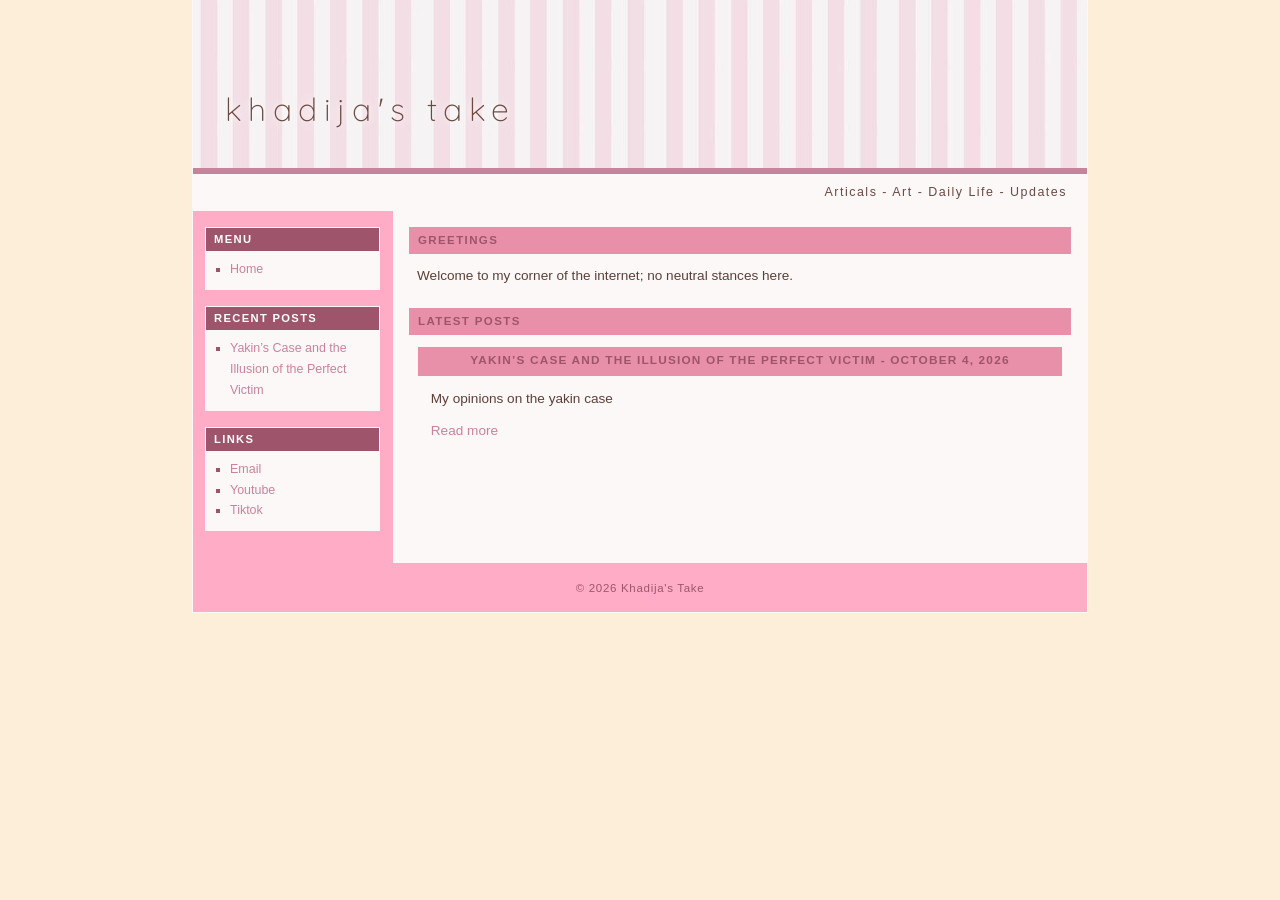
==== index.html @ ebdc81c6 "Add files via upload" ====
<!DOCTYPE html>
<html lang="en">
<head>
  <meta charset="UTF-8">
  <meta name="viewport" content="width=device-width, initial-scale=1">
  <title>my blog</title>
  <link rel="preconnect" href="https://fonts.googleapis.com">
  <link rel="preconnect" href="https://fonts.gstatic.com" crossorigin>
  <link href="https://fonts.googleapis.com/css2?family=Quicksand:wght@300;500&display=swap" rel="stylesheet">
  <link rel="stylesheet" href="style.css">
</head>
<body>
  <div class="site">
    <header class="banner">
      <a class="brand" href="index.html" data-site-name>my blog</a>
    </header>
    <div class="band"><p data-site-tagline></p></div>
    <div class="cols">
      <aside id="sidebar"></aside>
      <main id="main"></main>
    </div>
    <footer>&copy; <span id="year"></span> <span data-site-name>my blog</span></footer>
  </div>
  <script src="posts.js"></script>
  <script src="app.js"></script>
</body>
</html>
---- style.css ----
:root {
  --bg: #fdeed9;
  --panel: #FDF8F8;
  --strip: #ffadc6;
  --bar: #E88FA9;
  --line: #ffbdca04;
  --head: #9e556b;
  --ink: #5b4038;
  --link: #C9829B;
  --entry: #FDF8F8;
  --deep: #6b4a41;
}

* { box-sizing: border-box; }
body {
  margin: 0;
  background: var(--bg);
  color: var(--ink);
  font: 0.85rem/1.65 Verdana, Geneva, sans-serif;
  text-align: left;
}
a { color: var(--link); text-decoration: none; }
a:hover { text-decoration: underline; }
a:focus-visible { outline: 2px dashed var(--link); outline-offset: 2px; }

.site { max-width: 56rem; margin: 0 auto; background: var(--panel); border: 1px solid var(--line); border-top: 0; }

/* Banner: add images/banner.jpg (about 900 x 170) and it fills this area */
.banner {
  display: flex;
  align-items: flex-end;
  height: 10.5rem;
  padding: 2rem 2rem;
  background: url("wow.jpg") center / cover no-repeat, linear-gradient(135deg, #f8ece8, #e4c8c2);
}
.brand {
  font-family: Quicksand, Verdana, sans-serif;
  font-weight: 300;
  font-size: 2rem;
  letter-spacing: 0.2em;
  text-transform: lowercase;
  color: var(--deep);
  text-shadow: 0 0 8px #fff, 0 0 14px #fff;
}
.brand:hover { text-decoration: none; }
.band { background: #FDF8F8; border-top: 6px solid #C9829B; padding: 0.5rem 1.25rem; text-align: right; }
.band p { margin: 0; font-size: 0.78rem; letter-spacing: 0.12em; color: var(--deep); }

/* Two columns */
.cols { display: flex; align-items: flex-start; }
aside { flex: none; width: 12.5rem; padding: 1rem 0.75rem; background: var(--strip); border-right: 1px solid var(--line); }
main { flex: 1; min-width: 0; padding: 1rem; }

.side-box { margin-bottom: 1rem; background: var(--panel); border: 1px solid var(--line); }
.side-box h3 {
  margin: 0;
  padding: 0.15rem 0.5rem;
  background: var(--head);
  color: #fff;
  font-size: 0.7rem;
  letter-spacing: 0.12em;
  text-transform: uppercase;
}
.side-box ul { margin: 0; padding: 0.5rem 0.5rem 0.6rem 1.5rem; list-style: square; font-size: 0.78rem; }
.side-box li::marker { color: var(--head); }

/* Section header bars */
section { margin-bottom: 1.25rem; }
.bar {
  margin: 0 0 0.7rem;
  padding: 0.2rem 0.5rem;
  background: var(--bar);
  border: 1px solid var(--line);
  color: var(--head);
  font-size: 0.72rem;
  letter-spacing: 0.12em;
  text-transform: uppercase;
}
.pad { padding: 0 0.5rem; }

.greet { display: flex; gap: 1rem; padding: 0 0.5rem; }
.greet p { margin: 0; flex: 1; }
.greet img { flex: none; width: 5.5rem; height: 6.5rem; object-fit: cover; padding: 2px; background: #fff; border: 1px solid var(--line); }

/* Post boxes */
.entry { margin: 0 0.5rem 0.9rem; background: var(--entry); border: 1px solid var(--line); }
.entry-title {
  margin: 0;
  padding: 0.25rem 0.5rem;
  text-align: center;
  background: var(--bar);
  border-bottom: 1px solid var(--line);
  font-size: 0.74rem;
  letter-spacing: 0.1em;
  text-transform: uppercase;
  color: var(--head);
}
.entry-title a { color: var(--head); font-weight: 700; }
.entry-body { display: flex; gap: 0.9rem; padding: 0.8rem; }
.entry-body.full { display: block; }
.entry-body p { margin: 0 0 0.6rem; }
.entry-body > img { flex: none; width: 6.5rem; height: 6.5rem; object-fit: cover; padding: 2px; background: #fff; border: 1px solid var(--line); }

/* Inside a full post */
.post h2 { margin: 1.4rem 0 0.3rem; font-size: 0.8rem; letter-spacing: 0.1em; text-transform: uppercase; color: var(--head); }
.post > :first-child { margin-top: 0; }
.post ul { padding-left: 1.4rem; list-style: square; }
.post img { max-width: 100%; height: auto; padding: 2px; background: #fff; border: 1px solid var(--line); }
.post blockquote { margin: 1rem 0; padding: 0.3rem 0.9rem; border-left: 3px solid var(--head); background: var(--panel); }
.post pre { overflow-x: auto; padding: 0.8rem; background: var(--panel); border: 1px solid var(--line); }
.post code { background: var(--panel); padding: 0 0.25rem; }
.post pre code { padding: 0; }
.back { padding: 0 0.5rem; }

footer { padding: 0.9rem; text-align: center; border-top: 1px solid var(--line); background: var(--strip); color: var(--head); font-size: 0.72rem; letter-spacing: 0.06em; }

@media (max-width: 720px) {
  .cols { flex-direction: column; }
  main { order: 1; width: 100%; }
  aside { order: 2; width: 100%; border-right: 0; border-top: 1px solid var(--line); }
  .brand { font-size: 1.5rem; letter-spacing: 0.12em; }
  .greet, .entry-body { flex-direction: column; }
}
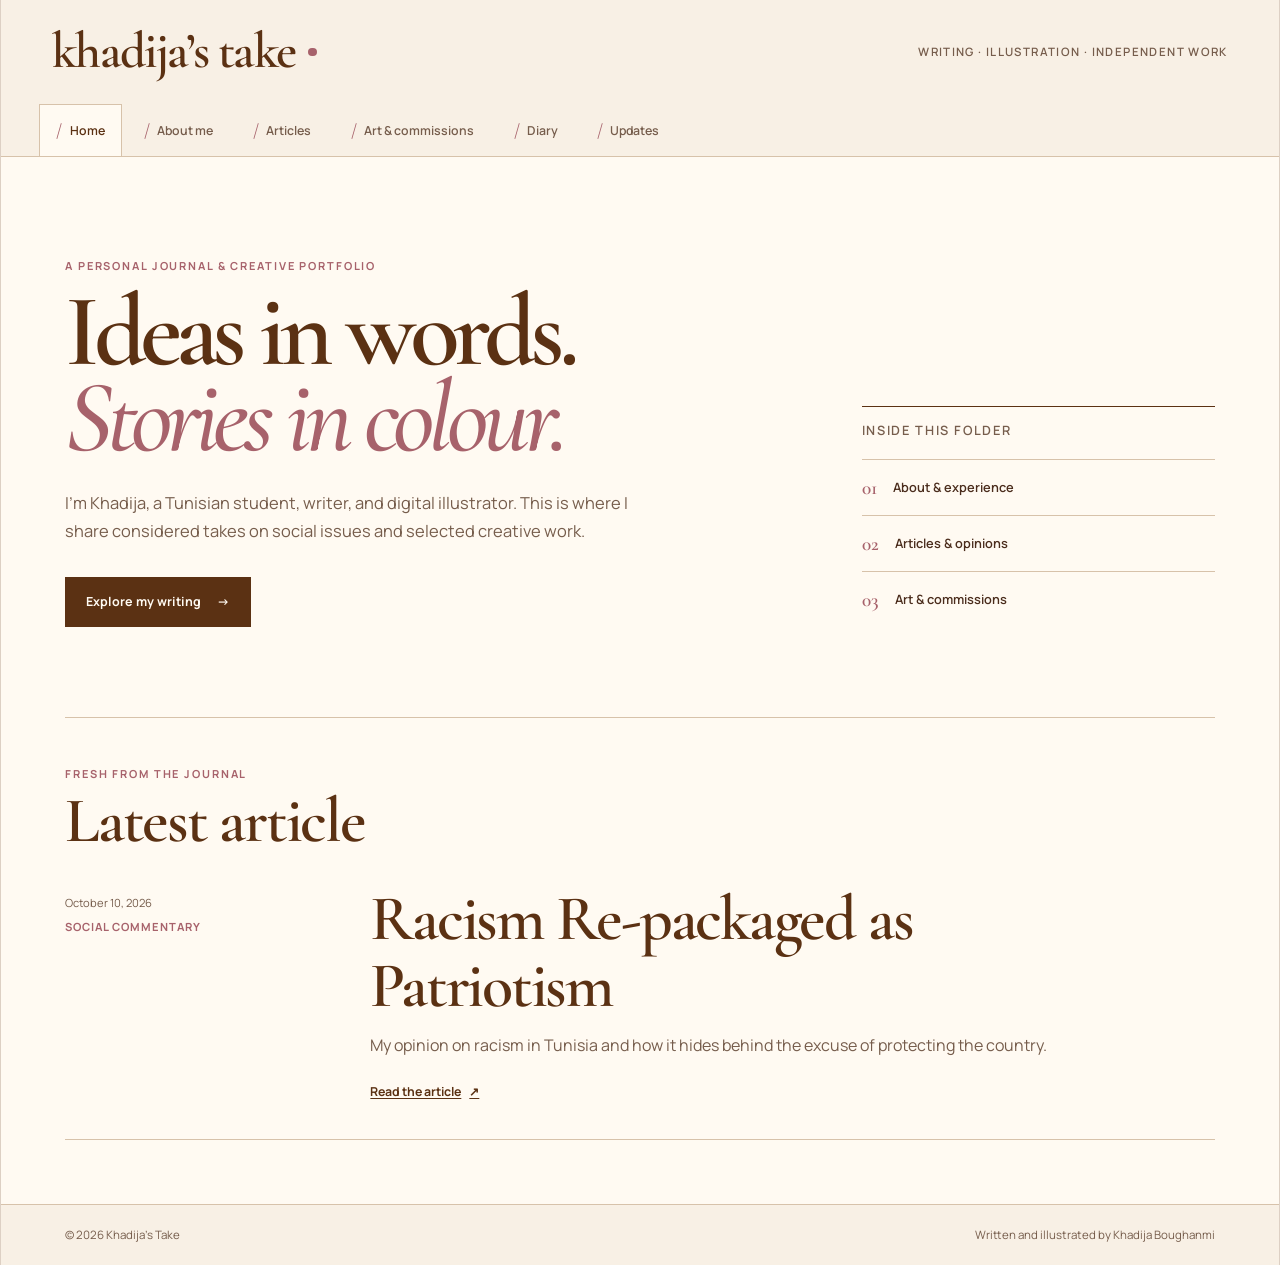
==== commit f2a8d22c: "Add files via upload" ====
--- a/index.html
+++ b/index.html
@@ -3,23 +3,29 @@
 <head>
   <meta charset="UTF-8">
   <meta name="viewport" content="width=device-width, initial-scale=1">
-  <title>my blog</title>
+  <meta name="description" content="Khadija Boughanmi’s personal portfolio: social commentary, digital illustration, and art commissions.">
+  <title>Khadija’s Take</title>
+  <link rel="icon" href="data:image/svg+xml,%3Csvg xmlns='http://www.w3.org/2000/svg' viewBox='0 0 64 64'%3E%3Crect width='64' height='64' rx='12' fill='%235b3113'/%3E%3Ctext x='32' y='43' text-anchor='middle' font-size='36' fill='%23fffaf2'%3EK%3C/text%3E%3C/svg%3E">
   <link rel="preconnect" href="https://fonts.googleapis.com">
   <link rel="preconnect" href="https://fonts.gstatic.com" crossorigin>
-  <link href="https://fonts.googleapis.com/css2?family=Quicksand:wght@300;500&display=swap" rel="stylesheet">
+  <link href="https://fonts.googleapis.com/css2?family=Cormorant+Garamond:wght@500;600;700&family=Manrope:wght@400;500;600;700&display=swap" rel="stylesheet">
   <link rel="stylesheet" href="style.css">
 </head>
 <body>
+  <a class="skip-link" href="#main">Skip to content</a>
   <div class="site">
-    <header class="banner">
-      <a class="brand" href="index.html" data-site-name>my blog</a>
+    <header class="site-header">
+      <div class="header-top">
+        <a class="brand" href="index.html#home" aria-label="Khadija’s Take, home">khadija’s take<span class="brand-dot" aria-hidden="true"></span></a>
+        <p class="header-note">Writing · Illustration · Independent work</p>
+      </div>
+      <nav class="file-nav" id="navigation" aria-label="Main navigation"></nav>
     </header>
-    <div class="band"><p data-site-tagline></p></div>
-    <div class="cols">
-      <aside id="sidebar"></aside>
-      <main id="main"></main>
-    </div>
-    <footer>&copy; <span id="year"></span> <span data-site-name>my blog</span></footer>
+    <main id="main" tabindex="-1"></main>
+    <footer>
+      <span>&copy; <span id="year"></span> Khadija’s Take</span>
+      <span>Written and illustrated by Khadija Boughanmi</span>
+    </footer>
   </div>
   <script src="posts.js"></script>
   <script src="app.js"></script>
--- a/style.css
+++ b/style.css
@@ -1,123 +1,293 @@
 :root {
-  --bg: #fdeed9;
-  --panel: #FDF8F8;
-  --strip: #ffadc6;
-  --bar: #E88FA9;
-  --line: #ffbdca04;
-  --head: #9e556b;
-  --ink: #5b4038;
-  --link: #C9829B;
-  --entry: #FDF8F8;
-  --deep: #6b4a41;
+  --sand: #e6d2b9;
+  --mocha: #b08f7a;
+  --chocolate: #795138;
+  --espresso: #5b3113;
+  --baby-pink: #ffdddd;
+  --blush: #f7bfc2;
+  --dusty-rose: #cb8d95;
+  --mauve: #a7626b;
+  --light-sage: #e3e6b5;
+  --meadow: #cacd7d;
+  --olive: #777526;
+  --moss: #706c3e;
+  --paper: #fffaf2;
+  --paper-deep: #f8f0e5;
+  --ink: #4a2c1c;
+  --muted: #765d4c;
+  --head: #5b3113;
+  --link: #82434e;
+  --line: #d7c2aa;
+  --entry: #fffaf2;
+  --strip: #e6d2b9;
+  --serif: "Cormorant Garamond", Georgia, serif;
+  --sans: "Manrope", "Trebuchet MS", sans-serif;
 }
 
 * { box-sizing: border-box; }
+html { scroll-behavior: smooth; }
 body {
   margin: 0;
-  background: var(--bg);
+  min-width: 0;
+  background: var(--sand);
   color: var(--ink);
-  font: 0.85rem/1.65 Verdana, Geneva, sans-serif;
+  font: 400 1rem/1.7 var(--sans);
   text-align: left;
-}
-a { color: var(--link); text-decoration: none; }
-a:hover { text-decoration: underline; }
-a:focus-visible { outline: 2px dashed var(--link); outline-offset: 2px; }
-
-.site { max-width: 56rem; margin: 0 auto; background: var(--panel); border: 1px solid var(--line); border-top: 0; }
-
-/* Banner: add images/banner.jpg (about 900 x 170) and it fills this area */
-.banner {
-  display: flex;
-  align-items: flex-end;
-  height: 10.5rem;
-  padding: 2rem 2rem;
-  background: url("wow.jpg") center / cover no-repeat, linear-gradient(135deg, #f8ece8, #e4c8c2);
-}
-.brand {
-  font-family: Quicksand, Verdana, sans-serif;
-  font-weight: 300;
-  font-size: 2rem;
-  letter-spacing: 0.2em;
-  text-transform: lowercase;
-  color: var(--deep);
-  text-shadow: 0 0 8px #fff, 0 0 14px #fff;
-}
-.brand:hover { text-decoration: none; }
-.band { background: #FDF8F8; border-top: 6px solid #C9829B; padding: 0.5rem 1.25rem; text-align: right; }
-.band p { margin: 0; font-size: 0.78rem; letter-spacing: 0.12em; color: var(--deep); }
-
-/* Two columns */
-.cols { display: flex; align-items: flex-start; }
-aside { flex: none; width: 12.5rem; padding: 1rem 0.75rem; background: var(--strip); border-right: 1px solid var(--line); }
-main { flex: 1; min-width: 0; padding: 1rem; }
-
-.side-box { margin-bottom: 1rem; background: var(--panel); border: 1px solid var(--line); }
-.side-box h3 {
-  margin: 0;
-  padding: 0.15rem 0.5rem;
-  background: var(--head);
-  color: #fff;
-  font-size: 0.7rem;
-  letter-spacing: 0.12em;
-  text-transform: uppercase;
-}
-.side-box ul { margin: 0; padding: 0.5rem 0.5rem 0.6rem 1.5rem; list-style: square; font-size: 0.78rem; }
-.side-box li::marker { color: var(--head); }
-
-/* Section header bars */
-section { margin-bottom: 1.25rem; }
-.bar {
-  margin: 0 0 0.7rem;
-  padding: 0.2rem 0.5rem;
-  background: var(--bar);
-  border: 1px solid var(--line);
-  color: var(--head);
-  font-size: 0.72rem;
-  letter-spacing: 0.12em;
-  text-transform: uppercase;
-}
-.pad { padding: 0 0.5rem; }
-
-.greet { display: flex; gap: 1rem; padding: 0 0.5rem; }
-.greet p { margin: 0; flex: 1; }
-.greet img { flex: none; width: 5.5rem; height: 6.5rem; object-fit: cover; padding: 2px; background: #fff; border: 1px solid var(--line); }
-
-/* Post boxes */
-.entry { margin: 0 0.5rem 0.9rem; background: var(--entry); border: 1px solid var(--line); }
-.entry-title {
-  margin: 0;
-  padding: 0.25rem 0.5rem;
-  text-align: center;
-  background: var(--bar);
-  border-bottom: 1px solid var(--line);
-  font-size: 0.74rem;
-  letter-spacing: 0.1em;
-  text-transform: uppercase;
-  color: var(--head);
-}
-.entry-title a { color: var(--head); font-weight: 700; }
-.entry-body { display: flex; gap: 0.9rem; padding: 0.8rem; }
-.entry-body.full { display: block; }
-.entry-body p { margin: 0 0 0.6rem; }
-.entry-body > img { flex: none; width: 6.5rem; height: 6.5rem; object-fit: cover; padding: 2px; background: #fff; border: 1px solid var(--line); }
-
-/* Inside a full post */
-.post h2 { margin: 1.4rem 0 0.3rem; font-size: 0.8rem; letter-spacing: 0.1em; text-transform: uppercase; color: var(--head); }
-.post > :first-child { margin-top: 0; }
-.post ul { padding-left: 1.4rem; list-style: square; }
-.post img { max-width: 100%; height: auto; padding: 2px; background: #fff; border: 1px solid var(--line); }
-.post blockquote { margin: 1rem 0; padding: 0.3rem 0.9rem; border-left: 3px solid var(--head); background: var(--panel); }
-.post pre { overflow-x: auto; padding: 0.8rem; background: var(--panel); border: 1px solid var(--line); }
-.post code { background: var(--panel); padding: 0 0.25rem; }
-.post pre code { padding: 0; }
-.back { padding: 0 0.5rem; }
-
-footer { padding: 0.9rem; text-align: center; border-top: 1px solid var(--line); background: var(--strip); color: var(--head); font-size: 0.72rem; letter-spacing: 0.06em; }
-
-@media (max-width: 720px) {
-  .cols { flex-direction: column; }
-  main { order: 1; width: 100%; }
-  aside { order: 2; width: 100%; border-right: 0; border-top: 1px solid var(--line); }
-  .brand { font-size: 1.5rem; letter-spacing: 0.12em; }
-  .greet, .entry-body { flex-direction: column; }
-}
+  -webkit-font-smoothing: antialiased;
+}
+body::before {
+  content: "";
+  position: fixed;
+  inset: 0;
+  pointer-events: none;
+  opacity: .22;
+  background-image: repeating-linear-gradient(90deg, transparent 0, transparent 31px, #7951380a 32px);
+}
+::selection { background: var(--moss); color: var(--paper); }
+a { color: var(--link); text-decoration-thickness: 1px; text-underline-offset: .2em; }
+a:hover { color: var(--espresso); }
+a, button, input, select, textarea, summary { -webkit-tap-highlight-color: transparent; }
+a:focus-visible, button:focus-visible, input:focus-visible, select:focus-visible, textarea:focus-visible, summary:focus-visible, .art-slider:focus-visible {
+  outline: 3px solid var(--mauve);
+  outline-offset: 4px;
+}
+button, input, select, textarea { font: inherit; }
+button, summary, select { cursor: pointer; }
+img { max-width: 100%; }
+h1, h2, h3, p { overflow-wrap: break-word; }
+.skip-link { position: fixed; z-index: 20; top: .5rem; left: .5rem; transform: translateY(-180%); padding: .7rem 1rem; background: var(--espresso); color: var(--paper); }
+.skip-link:focus { transform: translateY(0); }
+.site { position: relative; max-width: 1280px; min-height: 100dvh; margin: 0 auto; background: var(--paper); border-inline: 1px solid #79513840; }
+.site-header { position: relative; z-index: 2; background: var(--paper-deep); border-bottom: 1px solid var(--line); }
+.header-top { display: flex; align-items: center; justify-content: space-between; gap: 2rem; min-height: 104px; padding: 1.5rem clamp(1.25rem, 4vw, 3.5rem); }
+.brand { display: inline-flex; align-items: center; gap: .8rem; color: var(--espresso); font: 600 clamp(2rem, 4vw, 3.25rem)/1 var(--serif); letter-spacing: -.035em; text-decoration: none; }
+.brand-dot { width: .55rem; height: .55rem; border-radius: 50%; background: var(--mauve); }
+.header-note { margin: 0; color: var(--muted); font-size: .72rem; font-weight: 600; letter-spacing: .12em; text-transform: uppercase; }
+.file-nav { display: flex; align-items: end; gap: .35rem; padding: 0 clamp(1rem, 3vw, 2.75rem); overflow-x: auto; scrollbar-width: thin; }
+.file-nav a { flex: 0 0 auto; display: inline-flex; align-items: center; gap: .45rem; min-height: 46px; padding: .7rem 1rem .6rem; border: 1px solid transparent; border-bottom: 0; color: var(--muted); font-size: .77rem; font-weight: 600; text-decoration: none; white-space: nowrap; transition: background-color .18s, color .18s, transform .18s; }
+.file-nav a span { color: var(--mauve); font-family: var(--serif); font-size: 1.1rem; }
+.file-nav a:hover { background: #e6d2b966; color: var(--espresso); transform: translateY(-2px); }
+.file-nav a[aria-current="page"] { position: relative; background: var(--paper); border-color: var(--line); color: var(--espresso); }
+.file-nav a[aria-current="page"]::after { content: ""; position: absolute; right: 0; bottom: -1px; left: 0; height: 2px; background: var(--paper); }
+main { min-height: 65vh; padding: clamp(2rem, 5vw, 4.5rem) clamp(1.25rem, 5vw, 4.5rem); outline: none; }
+footer { display: flex; justify-content: space-between; gap: 1rem; padding: 1.25rem clamp(1.25rem, 5vw, 4.5rem); border-top: 1px solid var(--line); background: var(--paper-deep); color: var(--muted); font-size: .72rem; }
+
+.eyebrow { margin: 0 0 .8rem; color: var(--mauve); font-size: .69rem; font-weight: 700; letter-spacing: .17em; line-height: 1.5; text-transform: uppercase; }
+.page-heading { display: grid; grid-template-columns: minmax(0, 1fr) minmax(15rem, 30rem); column-gap: 3rem; align-items: end; margin-bottom: clamp(2.5rem, 6vw, 5rem); padding-bottom: 2rem; border-bottom: 1px solid var(--line); }
+.page-heading .eyebrow { grid-column: 1 / -1; }
+.page-heading h1 { margin: 0; color: var(--espresso); font: 600 clamp(3.6rem, 8vw, 7.5rem)/.85 var(--serif); letter-spacing: -.055em; }
+.page-intro { margin: 0; max-width: 34rem; color: var(--muted); font-size: .96rem; line-height: 1.75; }
+.section-heading h2 { margin: 0; color: var(--espresso); font: 600 clamp(2.3rem, 5vw, 4rem)/1 var(--serif); letter-spacing: -.035em; }
+.button { display: inline-flex; align-items: center; justify-content: center; gap: 1rem; min-height: 48px; padding: .85rem 1.25rem; border: 1px solid var(--espresso); border-radius: 0; font-size: .78rem; font-weight: 700; text-decoration: none; transition: background-color .18s, color .18s, transform .18s; }
+.button:hover { transform: translateY(-2px); }
+.button.primary { background: var(--espresso); color: var(--paper); }
+.button.primary:hover { background: var(--mauve); border-color: var(--mauve); color: var(--paper); }
+.text-link { display: inline-flex; gap: .5rem; align-items: center; color: var(--espresso); font-size: .77rem; font-weight: 700; }
+
+/* Home */
+.home-hero { display: grid; grid-template-columns: minmax(0, 1.5fr) minmax(16rem, .75fr); gap: clamp(2rem, 7vw, 7rem); align-items: end; min-height: 31rem; padding-bottom: clamp(3rem, 7vw, 6rem); }
+.hero-copy h1 { margin: 0 0 1.8rem; color: var(--espresso); font: 600 clamp(4rem, 8vw, 7.7rem)/.84 var(--serif); letter-spacing: -.06em; }
+.hero-copy h1 em { color: var(--mauve); font-weight: 500; }
+.hero-copy > p:not(.eyebrow) { max-width: 38rem; margin: 0 0 2rem; color: var(--muted); font-size: 1.03rem; }
+.hero-index { border-top: 1px solid var(--espresso); }
+.index-label { display: block; padding: .8rem 0 1.1rem; color: var(--muted); font-size: .66rem; font-weight: 700; letter-spacing: .13em; text-transform: uppercase; }
+.hero-index a { display: flex; align-items: center; gap: 1rem; min-height: 56px; border-top: 1px solid var(--line); color: var(--ink); text-decoration: none; transition: padding-left .18s, background-color .18s; }
+.hero-index a:hover { padding-left: .5rem; background: var(--baby-pink); }
+.hero-index b { color: var(--mauve); font: 600 1.2rem var(--serif); }
+.hero-index span { font-size: .8rem; font-weight: 600; }
+.latest-section { padding-top: 3rem; border-top: 1px solid var(--line); }
+.latest-section .section-heading { margin-bottom: 2rem; }
+.latest-section .section-heading .eyebrow { margin-bottom: .4rem; }
+
+/* Articles */
+.article-list { border-top: 1px solid var(--espresso); }
+.article-row { display: grid; grid-template-columns: minmax(9rem, .4fr) minmax(0, 1.4fr); gap: clamp(1.5rem, 5vw, 5rem); padding: 2.2rem 0; border-bottom: 1px solid var(--line); }
+.article-meta { display: flex; flex-direction: column; gap: .35rem; padding-top: .5rem; color: var(--muted); font-size: .7rem; }
+.article-meta span { color: var(--mauve); font-weight: 700; letter-spacing: .08em; text-transform: uppercase; }
+.article-copy h2 { margin: 0 0 .8rem; max-width: 48rem; color: var(--espresso); font: 600 clamp(2rem, 4vw, 3.5rem)/1.05 var(--serif); letter-spacing: -.035em; }
+.article-copy h2 a { color: inherit; text-decoration: none; }
+.article-copy h2 a:hover { color: var(--mauve); text-decoration: underline; text-decoration-thickness: 1px; }
+.article-copy p { max-width: 45rem; margin: 0 0 1.1rem; color: var(--muted); }
+.article-row.featured { padding-top: 0; border-top: 0; }
+.article-row.featured .article-copy h2 { font-size: clamp(2.5rem, 5vw, 4.4rem); }
+.empty-state { padding: clamp(2rem, 6vw, 5rem); background: var(--paper-deep); text-align: center; }
+.empty-state h1, .empty-state h2 { margin-top: 0; color: var(--espresso); font: 600 2.8rem var(--serif); }
+
+/* About */
+.about-layout { display: grid; grid-template-columns: minmax(0, 1fr) 18rem; gap: clamp(2rem, 6vw, 5rem); align-items: start; }
+.profile-block { display: grid; grid-template-columns: minmax(12rem, .7fr) minmax(0, 1.2fr); gap: 2rem; align-items: center; margin-bottom: 4rem; }
+.portrait-frame { position: relative; aspect-ratio: 4 / 5; overflow: hidden; background: var(--moss); }
+.portrait-placeholder { position: absolute; inset: 0; display: flex; flex-direction: column; justify-content: flex-end; padding: 1.5rem; background: linear-gradient(160deg, transparent 35%, #5b311380), repeating-linear-gradient(45deg, #e3e6b515 0 1px, transparent 1px 12px); color: var(--paper); }
+.portrait-placeholder::before { content: "KB"; position: absolute; top: 12%; left: 50%; transform: translateX(-50%); color: #fffaf225; font: 600 8rem/1 var(--serif); }
+.portrait-placeholder span { position: relative; font: 600 2rem/1 var(--serif); }
+.portrait-placeholder small { position: relative; margin-top: .5rem; font-size: .66rem; letter-spacing: .13em; text-transform: uppercase; }
+.portrait-frame img { position: absolute; inset: 0; display: none; width: 100%; height: 100%; object-fit: cover; }
+.portrait-frame.has-image img { display: block; }
+.profile-summary h2 { margin: 0 0 1rem; color: var(--espresso); font: 600 2.4rem/1 var(--serif); }
+.profile-summary p { margin: 0 0 1rem; color: var(--muted); font-size: .91rem; }
+.cv-section { margin-bottom: 3.5rem; }
+.cv-section > h2, .about-aside h2 { margin: 0 0 1rem; padding-bottom: .7rem; border-bottom: 1px solid var(--espresso); color: var(--espresso); font: 600 2rem var(--serif); }
+.cv-item { display: grid; grid-template-columns: 10.5rem minmax(0, 1fr); gap: 1.5rem; padding: 1.4rem 0; border-bottom: 1px solid var(--line); }
+.cv-item time { display: block; color: var(--mauve); font-size: .68rem; font-weight: 700; }
+.cv-item span { display: block; margin-top: .3rem; color: var(--muted); font-size: .68rem; }
+.cv-item h3 { margin: 0 0 .4rem; color: var(--espresso); font: 600 1.35rem/1.2 var(--serif); }
+.cv-item p { margin: 0; color: var(--muted); font-size: .84rem; }
+.about-aside { position: sticky; top: 1rem; }
+.about-aside section { margin-bottom: 2.2rem; }
+.about-aside h2 { font-size: 1.6rem; }
+.skill-list { margin: 0; padding: 0; list-style: none; }
+.skill-list li { padding: .55rem 0; border-bottom: 1px solid var(--line); color: var(--muted); font-size: .78rem; }
+.language-list { margin: 0; }
+.language-list div { display: flex; justify-content: space-between; gap: 1rem; padding: .4rem 0; font-size: .78rem; }
+.language-list dt { color: var(--espresso); font-weight: 700; }
+.language-list dd { margin: 0; color: var(--muted); }
+.about-aside section > p { color: var(--muted); font-size: .8rem; }
+.contact-block { padding: 1.25rem; background: var(--light-sage); }
+.contact-block h2 { border-color: var(--moss); }
+.contact-block a, .contact-block span { display: block; margin: .5rem 0; color: var(--espresso); font-size: .72rem; overflow-wrap: anywhere; }
+
+/* Updates */
+.conversation { max-width: 48rem; margin: 0 auto; padding: clamp(1.25rem, 4vw, 3rem); background: var(--paper-deep); border: 1px solid var(--line); }
+.chat-date { margin-bottom: 2rem; color: var(--muted); font-size: .65rem; font-weight: 700; letter-spacing: .12em; text-align: center; text-transform: uppercase; }
+.message { display: flex; align-items: flex-end; gap: .8rem; margin-bottom: 1.2rem; }
+.message-avatar { flex: 0 0 38px; display: grid; place-items: center; width: 38px; height: 38px; border-radius: 50%; background: var(--moss); color: var(--paper); font: 600 1rem var(--serif); }
+.bubble { position: relative; max-width: 34rem; padding: 1rem 1.25rem; border: 1px solid var(--line); border-radius: 4px 18px 18px 18px; background: var(--paper); }
+.bubble::before { content: ""; position: absolute; bottom: -1px; left: -8px; width: 12px; height: 12px; border-right: 1px solid var(--line); border-bottom: 1px solid var(--line); background: var(--paper); transform: skewX(35deg); }
+.bubble > span { color: var(--mauve); font-size: .62rem; font-weight: 700; letter-spacing: .08em; text-transform: uppercase; }
+.bubble p { margin: .2rem 0 .4rem; color: var(--muted); font-size: .8rem; }
+.bubble a { position: relative; color: var(--espresso); font: 600 1.25rem/1.2 var(--serif); }
+
+/* Art slider */
+.portfolio-section { margin-bottom: clamp(4rem, 8vw, 7rem); }
+.slider-heading { display: flex; align-items: end; justify-content: space-between; gap: 1rem; margin-bottom: 1.5rem; }
+.slider-controls { display: flex; gap: .5rem; }
+.slider-controls button { width: 46px; height: 46px; border: 1px solid var(--espresso); background: transparent; color: var(--espresso); font-size: 1.2rem; transition: background-color .18s, color .18s; }
+.slider-controls button:hover { background: var(--espresso); color: var(--paper); }
+.art-slider { display: flex; align-items: end; gap: 1rem; padding: 1rem .25rem 1.5rem; overflow-x: auto; overscroll-behavior-inline: contain; scroll-snap-type: x mandatory; scrollbar-color: var(--mauve) var(--paper-deep); }
+.art-card { flex: 0 0 clamp(14rem, 24vw, 19rem); margin: 0; scroll-snap-align: start; transition: flex-basis .25s ease-out, transform .25s ease-out; }
+.art-card:hover, .art-card:focus-within { flex-basis: clamp(17rem, 30vw, 24rem); }
+.art-image { position: relative; aspect-ratio: 4 / 5; overflow: hidden; background: var(--sand); }
+.art-card:nth-child(3n+2) .art-image { background: var(--baby-pink); }
+.art-card:nth-child(3n) .art-image { background: var(--light-sage); }
+.art-placeholder { position: absolute; inset: 0; display: flex; flex-direction: column; justify-content: space-between; padding: 1rem; background: repeating-linear-gradient(-45deg, transparent 0 12px, #79513809 12px 13px); color: var(--espresso); }
+.art-placeholder::after { content: ""; align-self: center; width: 45%; aspect-ratio: 1; margin: auto; border: 1px solid currentColor; border-radius: 50% 50% 45% 55%; opacity: .25; }
+.art-placeholder span { font: 600 1.4rem var(--serif); }
+.art-placeholder small { font-size: .6rem; overflow-wrap: anywhere; }
+.art-image img { position: absolute; inset: 0; display: block; width: 100%; height: 100%; object-fit: cover; opacity: 0; transition: opacity .2s ease-out; }
+.art-image.has-image img { opacity: 1; }
+.art-card figcaption { display: flex; justify-content: space-between; gap: .8rem; padding-top: .8rem; color: var(--espresso); font-size: .72rem; }
+.art-card figcaption strong { flex: none; color: var(--mauve); }
+.slider-hint { margin: 0; color: var(--muted); font-size: .65rem; }
+
+/* Commission sheet */
+.commission-sheet { margin-bottom: clamp(4rem, 8vw, 7rem); padding: clamp(1.5rem, 4vw, 3.5rem); border: 1px solid var(--espresso); background: var(--paper-deep); }
+.sheet-title { display: flex; justify-content: space-between; gap: 2rem; align-items: end; padding-bottom: 1.8rem; border-bottom: 3px double var(--espresso); }
+.sheet-title p { margin: 0; color: var(--mauve); font-size: .68rem; font-weight: 700; letter-spacing: .15em; text-transform: uppercase; }
+.sheet-title h2 { margin: .15rem 0 0; color: var(--espresso); font: 700 clamp(3rem, 7vw, 6rem)/.9 var(--serif); letter-spacing: -.05em; text-transform: uppercase; }
+.sheet-title > span { max-width: 12rem; color: var(--muted); font-size: .68rem; text-align: right; }
+.price-columns { display: grid; grid-template-columns: 1fr 1fr; gap: clamp(2rem, 6vw, 5rem); padding: 2rem 0; }
+.price-group h3, .can-do h3 { margin: 0 0 .7rem; color: var(--espresso); font-size: .7rem; letter-spacing: .13em; text-transform: uppercase; }
+.price-group > div { display: flex; justify-content: space-between; gap: 1rem; padding: .65rem 0; border-bottom: 1px dotted var(--mocha); color: var(--ink); font-size: .78rem; }
+.price-group b { flex: none; color: var(--espresso); }
+.price-group b small { font-weight: 400; }
+.price-group > p { margin: 1.5rem 0 0; color: var(--muted); font-size: .72rem; }
+.can-do { display: grid; grid-template-columns: 1fr 1fr; gap: 2rem; padding-top: 1.4rem; border-top: 3px double var(--espresso); }
+.can-do p { margin: 0; color: var(--muted); font-size: .75rem; }
+
+/* Request form */
+.request-section { display: grid; grid-template-columns: minmax(14rem, .6fr) minmax(0, 1.25fr); gap: clamp(2rem, 6vw, 5rem); align-items: start; }
+.request-intro { position: sticky; top: 1rem; }
+.request-intro h2 { margin: 0 0 1rem; color: var(--espresso); font: 600 clamp(2.7rem, 5vw, 4.5rem)/.95 var(--serif); letter-spacing: -.04em; }
+.request-intro > p:not(.eyebrow) { color: var(--muted); font-size: .85rem; }
+.process-note { display: grid; grid-template-columns: 2rem 1fr; gap: .2rem .5rem; margin-top: 2rem; padding-top: 1rem; border-top: 1px solid var(--line); }
+.process-note span { color: var(--mauve); font: 600 1.1rem var(--serif); }
+.process-note p { margin: 0; color: var(--espresso); font-size: .7rem; }
+.commission-form { min-width: 0; }
+.form-grid { display: grid; grid-template-columns: 1fr 1fr; gap: 1.3rem 1rem; }
+.form-grid label { display: flex; flex-direction: column; gap: .4rem; color: var(--espresso); font-size: .7rem; font-weight: 700; }
+.form-grid label > span { color: var(--muted); font-weight: 400; }
+.form-grid input, .form-grid select, .form-grid textarea { width: 100%; min-height: 48px; padding: .7rem .8rem; border: 1px solid var(--line); border-radius: 0; background: var(--paper); color: var(--ink); font-size: .82rem; font-weight: 400; }
+.form-grid textarea { resize: vertical; }
+.form-grid input:hover, .form-grid select:hover, .form-grid textarea:hover { border-color: var(--mauve); }
+.form-grid small { color: var(--muted); font-size: .62rem; font-weight: 400; }
+.full-field { grid-column: 1 / -1; }
+.file-field { padding: 1rem; border: 1px dashed var(--mocha); background: var(--paper-deep); }
+.file-field input { border: 0; padding-inline: 0; background: transparent; }
+.honeypot { position: absolute !important; left: -9999px !important; }
+.terms { margin-top: 2rem; border-block: 1px solid var(--line); }
+.terms summary { min-height: 48px; padding: .9rem 0; color: var(--espresso); font-size: .75rem; font-weight: 700; }
+.terms-grid { display: grid; grid-template-columns: 1fr 1fr; gap: 1.5rem; padding: 1rem 0 2rem; }
+.terms-grid h3 { margin: 0 0 .3rem; color: var(--mauve); font-size: .68rem; letter-spacing: .1em; text-transform: uppercase; }
+.terms-grid p { margin: 0; color: var(--muted); font-size: .69rem; }
+.agreement { display: flex; align-items: flex-start; gap: .7rem; margin: 1.5rem 0 .7rem; color: var(--espresso); font-size: .75rem; cursor: pointer; }
+.agreement input { flex: 0 0 auto; width: 20px; height: 20px; margin-top: .15rem; accent-color: var(--mauve); }
+.form-note { color: var(--muted); font-size: .65rem; }
+.submit-button { width: 100%; margin-top: 1rem; }
+
+/* Single article and preserved comments */
+.single-post { max-width: 830px; margin: 0 auto; }
+.back-link { display: inline-flex; min-height: 44px; align-items: center; color: var(--espresso); font-size: .75rem; font-weight: 700; }
+.post-header { padding: 2rem 0 2.5rem; border-bottom: 1px solid var(--line); }
+.post-header h1 { margin: 0 0 1.2rem; color: var(--espresso); font: 600 clamp(3rem, 7vw, 5.6rem)/.95 var(--serif); letter-spacing: -.045em; }
+.post-header > p:last-child { max-width: 42rem; margin: 0; color: var(--muted); }
+.post-body { padding: 2rem 0; font-family: var(--serif); font-size: 1.27rem; line-height: 1.7; }
+.post-body p { margin: 0 0 1.35rem; }
+.post-body p[dir="rtl"] { font-family: Tahoma, Arial, sans-serif; line-height: 2; }
+.post-body h2 { margin: 2rem 0 .8rem; color: var(--espresso); font: 600 2rem var(--serif); }
+.post-body ul { padding-left: 1.5rem; }
+.post-body img { height: auto; }
+.post-body blockquote { margin: 2rem 0; padding: 1rem 1.5rem; border-left: 2px solid var(--mauve); background: var(--paper-deep); }
+.post-body pre { overflow-x: auto; padding: 1rem; background: var(--paper-deep); }
+.take-title { margin: 2rem 0 1rem; padding-top: 2rem; border-top: 1px solid var(--line); color: var(--espresso); font: 600 2.6rem var(--serif); }
+.like { display: inline-flex; align-items: center; gap: .5rem; min-height: 44px; margin: 0 0 1rem; padding: .4rem .9rem; background: none; border: 1px solid var(--line); border-radius: 999px; color: var(--ink); cursor: pointer; }
+.like svg path { fill: none; stroke: var(--mauve); stroke-width: 2; }
+.like.liked svg path { fill: var(--mauve); }
+#comments-box { margin-top: 1rem; }
+.debug-box { padding: 1rem; white-space: pre-wrap; background: var(--paper-deep); font-size: .75rem; }
+.pad { color: var(--muted); }
+
+@media (max-width: 900px) {
+  .page-heading { grid-template-columns: 1fr; gap: 1.5rem; }
+  .home-hero { grid-template-columns: 1fr; min-height: 0; }
+  .hero-index { max-width: 32rem; }
+  .about-layout { grid-template-columns: 1fr; }
+  .about-aside { position: static; display: grid; grid-template-columns: 1fr 1fr; gap: 1.5rem; }
+  .request-section { grid-template-columns: 1fr; }
+  .request-intro { position: static; }
+  .process-note { max-width: 25rem; }
+}
+
+@media (max-width: 640px) {
+  body { font-size: .95rem; }
+  .header-top { min-height: 84px; padding-block: 1.2rem; }
+  .header-note { display: none; }
+  .brand { font-size: 2.2rem; }
+  .file-nav { padding-inline: .65rem; }
+  .file-nav a { padding-inline: .75rem; font-size: .7rem; }
+  main { padding-block: 2.5rem; }
+  footer { flex-direction: column; gap: .25rem; }
+  .page-heading { margin-bottom: 2.5rem; }
+  .page-heading h1 { font-size: clamp(3.3rem, 17vw, 5rem); }
+  .hero-copy h1 { font-size: clamp(3.6rem, 18vw, 5.5rem); }
+  .article-row { grid-template-columns: 1fr; gap: .8rem; }
+  .article-meta { flex-direction: row; flex-wrap: wrap; justify-content: space-between; }
+  .profile-block { grid-template-columns: 1fr; }
+  .portrait-frame { max-width: 22rem; }
+  .cv-item { grid-template-columns: 1fr; gap: .7rem; }
+  .about-aside { grid-template-columns: 1fr; gap: 0; }
+  .conversation { padding-inline: 1rem; }
+  .message-avatar { display: none; }
+  .price-columns, .can-do { grid-template-columns: 1fr; gap: 2rem; }
+  .sheet-title { align-items: start; flex-direction: column; gap: 1rem; }
+  .sheet-title > span { text-align: left; }
+  .form-grid, .terms-grid { grid-template-columns: 1fr; }
+  .full-field { grid-column: auto; }
+  .art-card { flex-basis: 75vw; }
+  .art-card:hover, .art-card:focus-within { flex-basis: 82vw; }
+  .post-body { font-size: 1.16rem; }
+}
+
+@media (prefers-reduced-motion: reduce) {
+  html { scroll-behavior: auto; }
+  *, *::before, *::after { scroll-behavior: auto !important; transition-duration: .01ms !important; animation-duration: .01ms !important; animation-iteration-count: 1 !important; }
+}
